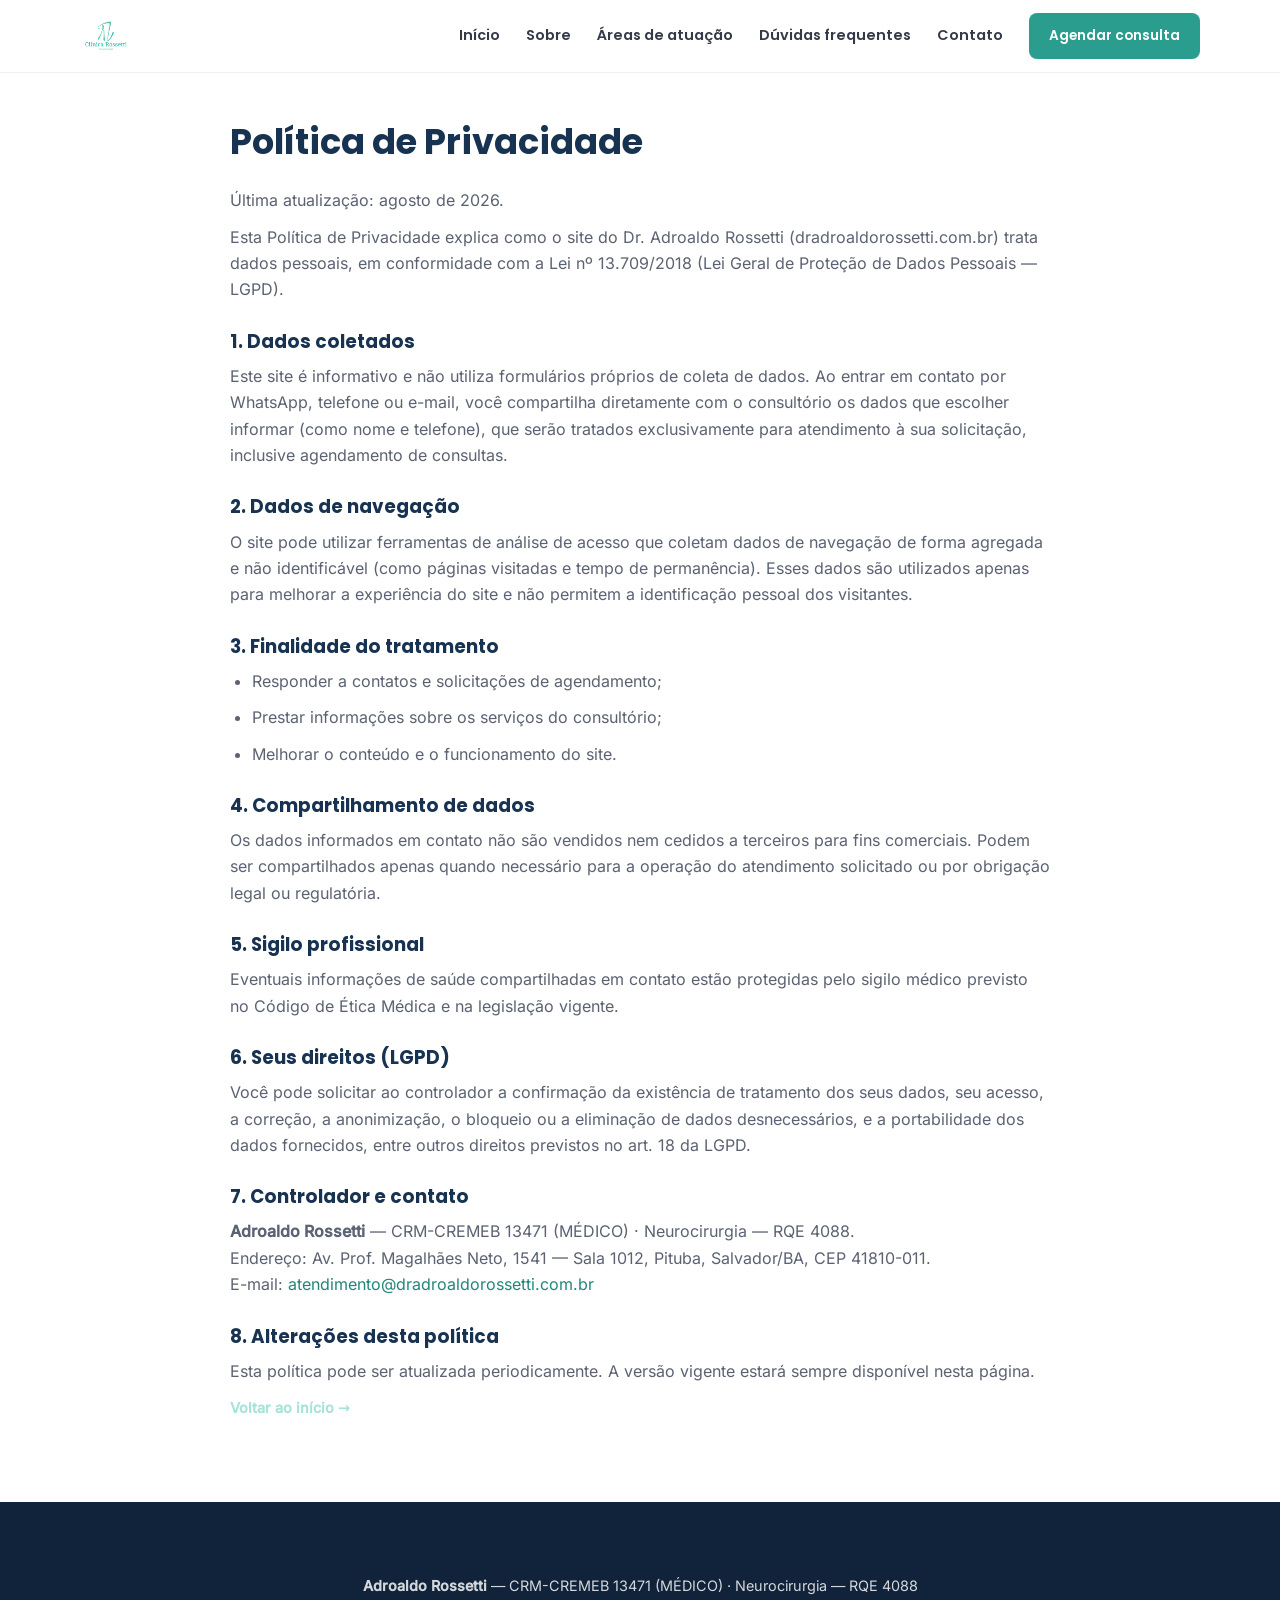
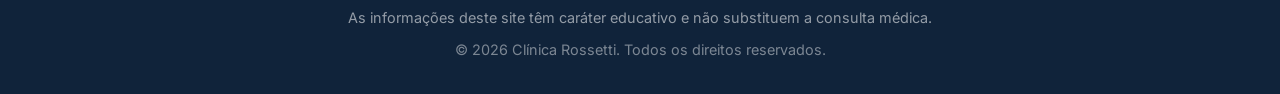
==== politica-de-privacidade/index.html @ e392243b "feat: landing page Dr. Adroaldo Rossetti - neurocirurgiao em Salvador - HTML/CSS/JS puro, sem framew" ====
<!doctype html>
<html lang="pt-BR">
<head>
  <meta charset="utf-8">
  <meta name="viewport" content="width=device-width, initial-scale=1">
  <title>Política de Privacidade | Dr. Adroaldo Rossetti — Neurocirurgião</title>
  <meta name="description" content="Política de Privacidade do site do Dr. Adroaldo Rossetti, neurocirurgião em Salvador. Saiba como tratamos seus dados pessoais (LGPD).">
  <meta name="robots" content="noindex, follow">
  <link rel="canonical" href="https://dradroaldorossetti.com.br/politica-de-privacidade/">
  <meta name="theme-color" content="#183351">
  <link rel="icon" href="/assets/img/favicon-48.png" sizes="48x48" type="image/png">
  <link rel="apple-touch-icon" href="/assets/img/apple-touch-icon.png">
  <link rel="preload" href="/assets/fonts/poppins-700.woff2" as="font" type="font/woff2" crossorigin>
  <link rel="preload" href="/assets/fonts/inter-latin-var.woff2" as="font" type="font/woff2" crossorigin>
  <link rel="stylesheet" href="/assets/css/style.css">
</head>
<body>

  <header class="site-header">
    <div class="container header-inner">
      <a href="/" class="brand" aria-label="Clínica Rossetti — voltar ao início">
        <img src="/assets/img/logo.webp" alt="Logo Clínica Rossetti — Neurocirurgia" width="112" height="112" class="brand-logo">
      </a>
      <nav class="site-nav" id="nav" aria-label="Navegação principal">
        <a href="/">Início</a>
        <a href="/#sobre">Sobre</a>
        <a href="/#atuacao">Áreas de atuação</a>
        <a href="/#faq">Dúvidas frequentes</a>
        <a href="/#contato">Contato</a>
        <a href="https://wa.me/5571996223056?text=Ol%C3%A1!%20Vim%20do%20site%20e%20quero%20agendar%20uma%20consulta." class="btn btn-primary btn-nav" rel="noopener">Agendar consulta</a>
      </nav>
      <button class="nav-toggle" id="navToggle" aria-expanded="false" aria-controls="nav" aria-label="Abrir menu de navegação">
        <span></span><span></span><span></span>
      </button>
    </div>
  </header>

  <main class="page-legal">
    <div class="container container-narrow">
      <h1>Política de Privacidade</h1>
      <p>Última atualização: agosto de 2026.</p>

      <p>Esta Política de Privacidade explica como o site do Dr. Adroaldo Rossetti (dradroaldorossetti.com.br) trata dados pessoais, em conformidade com a Lei nº 13.709/2018 (Lei Geral de Proteção de Dados Pessoais — LGPD).</p>

      <h2>1. Dados coletados</h2>
      <p>Este site é informativo e não utiliza formulários próprios de coleta de dados. Ao entrar em contato por WhatsApp, telefone ou e-mail, você compartilha diretamente com o consultório os dados que escolher informar (como nome e telefone), que serão tratados exclusivamente para atendimento à sua solicitação, inclusive agendamento de consultas.</p>

      <h2>2. Dados de navegação</h2>
      <p>O site pode utilizar ferramentas de análise de acesso que coletam dados de navegação de forma agregada e não identificável (como páginas visitadas e tempo de permanência). Esses dados são utilizados apenas para melhorar a experiência do site e não permitem a identificação pessoal dos visitantes.</p>

      <h2>3. Finalidade do tratamento</h2>
      <ul>
        <li>Responder a contatos e solicitações de agendamento;</li>
        <li>Prestar informações sobre os serviços do consultório;</li>
        <li>Melhorar o conteúdo e o funcionamento do site.</li>
      </ul>

      <h2>4. Compartilhamento de dados</h2>
      <p>Os dados informados em contato não são vendidos nem cedidos a terceiros para fins comerciais. Podem ser compartilhados apenas quando necessário para a operação do atendimento solicitado ou por obrigação legal ou regulatória.</p>

      <h2>5. Sigilo profissional</h2>
      <p>Eventuais informações de saúde compartilhadas em contato estão protegidas pelo sigilo médico previsto no Código de Ética Médica e na legislação vigente.</p>

      <h2>6. Seus direitos (LGPD)</h2>
      <p>Você pode solicitar ao controlador a confirmação da existência de tratamento dos seus dados, seu acesso, a correção, a anonimização, o bloqueio ou a eliminação de dados desnecessários, e a portabilidade dos dados fornecidos, entre outros direitos previstos no art. 18 da LGPD.</p>

      <h2>7. Controlador e contato</h2>
      <p><strong>Adroaldo Rossetti</strong> — CRM-CREMEB 13471 (MÉDICO) · Neurocirurgia — RQE 4088.<br>
      Endereço: Av. Prof. Magalhães Neto, 1541 — Sala 1012, Pituba, Salvador/BA, CEP 41810-011.<br>
      E-mail: <a href="mailto:atendimento@dradroaldorossetti.com.br">atendimento@dradroaldorossetti.com.br</a></p>

      <h2>8. Alterações desta política</h2>
      <p>Esta política pode ser atualizada periodicamente. A versão vigente estará sempre disponível nesta página.</p>

      <p><a href="/" class="link-arrow">Voltar ao início</a></p>
    </div>
  </main>

  <footer class="site-footer">
    <div class="container footer-credenciais">
      <p><strong>Adroaldo Rossetti</strong> — CRM-CREMEB 13471 (MÉDICO) · Neurocirurgia — RQE 4088</p>
      <p class="footer-disclaimer">As informações deste site têm caráter educativo e não substituem a consulta médica.</p>
      <p class="footer-copy">© <span id="ano">2026</span> Clínica Rossetti. Todos os direitos reservados.</p>
    </div>
  </footer>

  <script defer src="/assets/js/main.js"></script>
</body>
</html>
---- assets/css/style.css ----
/* ============================================================
   Clínica Rossetti — Neurocirurgia
   Landing page · Mobile-first · CFM-compliant
   ============================================================ */

/* ---------- Fontes (self-hosted) ---------- */
@font-face {
  font-family: 'Poppins';
  font-style: normal;
  font-weight: 600;
  font-display: swap;
  src: url('../fonts/poppins-600.woff2') format('woff2');
  unicode-range: U+0000-00FF, U+0131, U+0152-0153, U+02BB-02BC, U+02C6, U+02DA, U+02DC, U+2000-206F, U+2074, U+20AC, U+2122, U+2191, U+2193, U+2212, U+2215, U+FEFF, U+FFFD;
}
@font-face {
  font-family: 'Poppins';
  font-style: normal;
  font-weight: 700;
  font-display: swap;
  src: url('../fonts/poppins-700.woff2') format('woff2');
  unicode-range: U+0000-00FF, U+0131, U+0152-0153, U+02BB-02BC, U+02C6, U+02DA, U+02DC, U+2000-206F, U+2074, U+20AC, U+2122, U+2191, U+2193, U+2212, U+2215, U+FEFF, U+FFFD;
}
@font-face {
  font-family: 'Inter';
  font-style: normal;
  font-weight: 400 500;
  font-display: swap;
  src: url('../fonts/inter-latin-var.woff2') format('woff2');
  unicode-range: U+0000-00FF, U+0131, U+0152-0153, U+02BB-02BC, U+02C6, U+02DA, U+02DC, U+2000-206F, U+2074, U+20AC, U+2122, U+2191, U+2193, U+2212, U+2215, U+FEFF, U+FFFD;
}

/* ---------- Variáveis ---------- */
:root {
  --navy: #183351;
  --navy-2: #1e4066;
  --navy-deep: #10233a;
  --teal: #2A9D8F;
  --teal-dark: #21867a;
  --teal-soft: rgba(42, 157, 143, 0.12);
  --ink: #343A48;
  --ink-soft: #5b6272;
  --gray-1: #EFF2F7;
  --gray-2: #d9dee6;
  --white: #ffffff;
  --radius: 14px;
  --radius-sm: 8px;
  --shadow: 0 6px 24px rgba(16, 35, 58, 0.08);
  --shadow-lg: 0 16px 40px rgba(16, 35, 58, 0.16);
  --font-h: 'Poppins', system-ui, sans-serif;
  --font-b: 'Inter', system-ui, sans-serif;
  --container: 1160px;
}

/* ---------- Reset ---------- */
*, *::before, *::after { box-sizing: border-box; }
* { margin: 0; }

html {
  scroll-behavior: smooth;
  scroll-padding-top: 84px;
  -webkit-text-size-adjust: 100%;
}

body {
  font-family: var(--font-b);
  font-size: 1rem;
  line-height: 1.65;
  color: var(--ink);
  background: var(--white);
  -webkit-font-smoothing: antialiased;
}

img, svg { display: block; max-width: 100%; }
img { height: auto; }

a { color: var(--teal-dark); text-decoration: none; }
a:hover { text-decoration: underline; }

h1, h2, h3 {
  font-family: var(--font-h);
  font-weight: 700;
  line-height: 1.2;
  color: var(--navy);
  text-wrap: balance;
}

ul { padding: 0; list-style: none; }

.container {
  width: 100%;
  max-width: var(--container);
  margin-inline: auto;
  padding-inline: 20px;
}
.container-narrow { max-width: 860px; }

/* ---------- Botões ---------- */
.btn {
  display: inline-flex;
  align-items: center;
  justify-content: center;
  gap: 10px;
  font-family: var(--font-h);
  font-weight: 600;
  font-size: 0.95rem;
  padding: 13px 24px;
  border-radius: var(--radius-sm);
  border: 2px solid transparent;
  cursor: pointer;
  transition: background-color 0.2s ease, color 0.2s ease, border-color 0.2s ease, transform 0.15s ease;
}
.btn:hover { text-decoration: none; transform: translateY(-1px); }
.btn:active { transform: translateY(0); }

.btn-primary {
  background: var(--teal);
  color: var(--white);
}
.btn-primary:hover { background: var(--teal-dark); }

.btn-ghost {
  background: transparent;
  color: var(--white);
  border-color: rgba(255, 255, 255, 0.45);
}
.btn-ghost:hover { border-color: var(--white); background: rgba(255, 255, 255, 0.08); }

.btn-lg { padding: 15px 28px; font-size: 1rem; }

.icon { width: 20px; height: 20px; flex-shrink: 0; }

/* ---------- Header ---------- */
.site-header {
  position: sticky;
  top: 0;
  z-index: 100;
  background: rgba(255, 255, 255, 0.96);
  backdrop-filter: blur(8px);
  border-bottom: 1px solid var(--gray-1);
}

.header-inner {
  display: flex;
  align-items: center;
  justify-content: space-between;
  gap: 16px;
  min-height: 72px;
}

.brand-logo {
  width: 52px;
  height: 52px;
  border-radius: 10px;
}

.site-nav {
  display: none;
  align-items: center;
  gap: 26px;
}
.site-nav a:not(.btn) {
  font-family: var(--font-h);
  font-weight: 600;
  font-size: 0.9rem;
  color: var(--ink);
}
.site-nav a:not(.btn):hover { color: var(--teal-dark); text-decoration: none; }
.btn-nav { padding: 10px 18px; font-size: 0.85rem; }

.nav-toggle {
  display: inline-flex;
  flex-direction: column;
  justify-content: center;
  gap: 5px;
  width: 44px;
  height: 44px;
  padding: 10px;
  background: transparent;
  border: 0;
  cursor: pointer;
}
.nav-toggle span {
  display: block;
  height: 2.5px;
  width: 100%;
  background: var(--navy);
  border-radius: 2px;
  transition: transform 0.25s ease, opacity 0.2s ease;
}
.nav-toggle[aria-expanded="true"] span:nth-child(1) { transform: translateY(7.5px) rotate(45deg); }
.nav-toggle[aria-expanded="true"] span:nth-child(2) { opacity: 0; }
.nav-toggle[aria-expanded="true"] span:nth-child(3) { transform: translateY(-7.5px) rotate(-45deg); }

/* Menu mobile aberto */
.site-nav.open {
  display: flex;
  position: absolute;
  top: 100%;
  left: 0;
  right: 0;
  flex-direction: column;
  align-items: stretch;
  gap: 0;
  background: var(--white);
  border-bottom: 1px solid var(--gray-1);
  box-shadow: var(--shadow);
  padding: 12px 20px 20px;
}
.site-nav.open a:not(.btn) {
  padding: 13px 4px;
  border-bottom: 1px solid var(--gray-1);
  font-size: 1rem;
}
.site-nav.open .btn-nav { margin-top: 14px; }

/* ---------- Hero ---------- */
.hero {
  position: relative;
  overflow: hidden;
  background:
    radial-gradient(900px 500px at 85% -10%, rgba(42, 157, 143, 0.22), transparent 60%),
    radial-gradient(700px 420px at -10% 110%, rgba(30, 64, 102, 0.9), transparent 65%),
    var(--navy);
  color: var(--white);
}

.hero-grid {
  display: grid;
  gap: 36px;
  padding-block: 56px 64px;
}

.hero-eyebrow {
  font-family: var(--font-h);
  font-weight: 600;
  font-size: 0.78rem;
  letter-spacing: 0.14em;
  text-transform: uppercase;
  color: #8fd6cd;
  margin-bottom: 14px;
}

.hero-name {
  font-family: var(--font-h);
  font-weight: 600;
  font-size: 1.05rem;
  color: rgba(255, 255, 255, 0.85);
  margin-bottom: 6px;
}

.hero-title {
  font-size: clamp(2rem, 5.5vw, 3.4rem);
  color: var(--white);
  margin-bottom: 14px;
}

.hero-tagline {
  font-family: var(--font-h);
  font-weight: 600;
  font-size: clamp(1.05rem, 2.6vw, 1.3rem);
  color: #a8e3da;
  margin-bottom: 14px;
}

.hero-sub {
  font-size: clamp(1rem, 2.2vw, 1.1rem);
  color: rgba(255, 255, 255, 0.82);
  max-width: 52ch;
  margin-bottom: 28px;
}

.hero-actions {
  display: flex;
  flex-wrap: wrap;
  gap: 14px;
  margin-bottom: 34px;
}

.hero-stats {
  display: grid;
  gap: 14px;
}
.hero-stats li {
  display: flex;
  flex-direction: column;
  padding-left: 16px;
  border-left: 3px solid var(--teal);
}
.hero-stats strong {
  font-family: var(--font-h);
  font-weight: 700;
  font-size: 1rem;
  color: var(--white);
}
.hero-stats span {
  font-size: 0.88rem;
  color: rgba(255, 255, 255, 0.72);
}

.hero-figure { position: relative; }
.hero-photo {
  width: min(320px, 78%);
  margin-inline: auto;
  border-radius: var(--radius);
  border: 3px solid rgba(42, 157, 143, 0.55);
  box-shadow: var(--shadow-lg);
  filter: saturate(1.03);
}

/* ---------- Seções ---------- */
.section { padding-block: 64px; }
.section-gray { background: var(--gray-1); }
.section-navy {
  background:
    radial-gradient(700px 400px at 110% 0%, rgba(42, 157, 143, 0.16), transparent 60%),
    var(--navy);
  color: var(--white);
}

.section-title {
  font-size: clamp(1.5rem, 4vw, 2.1rem);
  margin-bottom: 12px;
}
.section-title-light { color: var(--white); }

.section-sub {
  color: var(--ink-soft);
  max-width: 62ch;
  margin-bottom: 36px;
}
.section-sub-light { color: rgba(255, 255, 255, 0.78); }

/* ---------- Cards / grids ---------- */
.grid { display: grid; gap: 20px; }

.card {
  background: var(--white);
  border: 1px solid var(--gray-2);
  border-radius: var(--radius);
  padding: 26px 24px;
  box-shadow: var(--shadow);
}

.card-icon {
  width: 52px;
  height: 52px;
  display: grid;
  place-items: center;
  border-radius: 12px;
  background: var(--teal-soft);
  color: var(--teal-dark);
  margin-bottom: 16px;
}
.card-icon svg { width: 26px; height: 26px; }

.card h3 {
  font-size: 1.05rem;
  margin-bottom: 8px;
}
.card p {
  font-size: 0.93rem;
  color: var(--ink-soft);
}

/* ---------- Sobre ---------- */
.sobre-grid {
  display: grid;
  gap: 36px;
  align-items: start;
}

.sobre-figure {
  position: relative;
  justify-self: center;
}
.sobre-figure::before {
  content: "";
  position: absolute;
  inset: 14px -14px -14px 14px;
  border-radius: var(--radius);
  border: 2px solid var(--teal);
  opacity: 0.35;
  z-index: -1;
}
.sobre-figure img {
  width: min(300px, 80%);
  border-radius: var(--radius);
  box-shadow: var(--shadow-lg);
}

.sobre-content > p { margin-bottom: 16px; color: var(--ink-soft); }

.checklist {
  display: grid;
  gap: 12px;
  margin: 24px 0;
}
.checklist li {
  position: relative;
  padding-left: 34px;
  font-size: 0.95rem;
}
.checklist li::before {
  content: "";
  position: absolute;
  left: 0;
  top: 2px;
  width: 21px;
  height: 21px;
  border-radius: 50%;
  background: var(--teal-soft);
}
.checklist li::after {
  content: "";
  position: absolute;
  left: 7px;
  top: 8px;
  width: 6px;
  height: 10px;
  border: solid var(--teal-dark);
  border-width: 0 2.5px 2.5px 0;
  transform: rotate(42deg);
}

.credenciais-box {
  background: var(--navy);
  color: var(--white);
  border-radius: var(--radius);
  padding: 18px 22px;
  margin-top: 26px;
}
.credenciais-box p { font-size: 0.95rem; }
.credenciais-box p + p { margin-top: 4px; color: #a8e3da; }

/* ---------- FAQ ---------- */
.faq-list { display: grid; gap: 12px; }

.faq-item {
  background: var(--white);
  border: 1px solid var(--gray-2);
  border-radius: var(--radius-sm);
  overflow: hidden;
}

.faq-item summary {
  list-style: none;
  cursor: pointer;
  font-family: var(--font-h);
  font-weight: 600;
  font-size: 0.98rem;
  color: var(--navy);
  padding: 17px 52px 17px 20px;
  position: relative;
  transition: background-color 0.15s ease;
}
.faq-item summary::-webkit-details-marker { display: none; }
.faq-item summary:hover { background: var(--gray-1); }

.faq-item summary::after {
  content: "";
  position: absolute;
  right: 20px;
  top: 50%;
  width: 11px;
  height: 11px;
  border: solid var(--teal-dark);
  border-width: 0 2.5px 2.5px 0;
  transform: translateY(-70%) rotate(45deg);
  transition: transform 0.2s ease;
}
.faq-item[open] summary::after {
  transform: translateY(-30%) rotate(225deg);
}
.faq-item[open] summary { border-bottom: 1px solid var(--gray-1); }

.faq-answer { padding: 16px 20px 20px; }
.faq-answer p { font-size: 0.94rem; color: var(--ink-soft); }

.faq-disclaimer {
  margin-top: 24px;
  font-size: 0.85rem;
  color: var(--ink-soft);
  padding-left: 14px;
  border-left: 3px solid var(--teal);
}

/* ---------- Contato ---------- */
.contato-grid { align-items: stretch; }

.contato-card {
  background: rgba(255, 255, 255, 0.06);
  border: 1px solid rgba(255, 255, 255, 0.14);
  border-radius: var(--radius);
  padding: 28px 26px;
  display: flex;
  flex-direction: column;
  align-items: flex-start;
  gap: 10px;
}

.contato-icon {
  width: 52px;
  height: 52px;
  display: grid;
  place-items: center;
  border-radius: 12px;
  background: rgba(42, 157, 143, 0.25);
  color: #a8e3da;
  margin-bottom: 6px;
}
.contato-icon svg { width: 26px; height: 26px; }

.contato-card h3 { color: var(--white); font-size: 1.05rem; }
.contato-card p { color: rgba(255, 255, 255, 0.82); font-size: 0.95rem; }

.contato-card .btn { margin-top: 8px; }

.link-phone, .link-mail { color: var(--white); font-weight: 500; text-decoration: underline; text-decoration-color: rgba(255,255,255,0.4); }
.link-phone:hover, .link-mail:hover { text-decoration-color: var(--white); }

.link-arrow {
  color: #a8e3da;
  font-weight: 600;
  font-size: 0.9rem;
  margin-top: auto;
}
.link-arrow::after { content: " →"; }

/* ---------- Footer ---------- */
.site-footer {
  background: var(--navy-deep);
  color: rgba(255, 255, 255, 0.82);
  padding: 48px 0 32px;
}

.footer-grid {
  display: grid;
  gap: 32px;
  padding-bottom: 32px;
  border-bottom: 1px solid rgba(255, 255, 255, 0.12);
}

.footer-logo {
  width: 64px;
  height: 64px;
  border-radius: 10px;
  background: var(--white);
  padding: 6px;
  margin-bottom: 14px;
}

.footer-tagline {
  font-family: var(--font-h);
  font-weight: 600;
  color: rgba(255, 255, 255, 0.9);
  max-width: 26ch;
}

.footer-heading {
  font-family: var(--font-h);
  font-weight: 600;
  color: var(--white);
  margin-bottom: 12px;
}

.footer-nav {
  display: grid;
  gap: 10px;
}
.footer-nav a { color: rgba(255, 255, 255, 0.78); font-size: 0.94rem; }
.footer-nav a:hover { color: var(--white); }

.social-links { display: flex; gap: 12px; }
.social-links a {
  width: 42px;
  height: 42px;
  display: grid;
  place-items: center;
  border-radius: 50%;
  border: 1px solid rgba(255, 255, 255, 0.25);
  color: rgba(255, 255, 255, 0.85);
  transition: background-color 0.2s ease, border-color 0.2s ease;
}
.social-links a:hover { background: var(--teal); border-color: var(--teal); color: var(--white); text-decoration: none; }
.social-links svg { width: 19px; height: 19px; }

.footer-legal-links { display: grid; gap: 10px; align-content: start; }
.footer-legal-links a { color: rgba(255, 255, 255, 0.78); font-size: 0.94rem; }
.footer-legal-links a:hover { color: var(--white); }

.footer-credenciais {
  padding-top: 24px;
  text-align: center;
  display: grid;
  gap: 8px;
}
.footer-credenciais p { font-size: 0.9rem; }
.footer-disclaimer { color: rgba(255, 255, 255, 0.55); font-size: 0.82rem; }
.footer-copy { color: rgba(255, 255, 255, 0.45); font-size: 0.82rem; }

/* ---------- 404 e páginas legais ---------- */
.page-legal { padding-block: 48px 72px; }
.page-legal h1 { font-size: clamp(1.6rem, 4vw, 2.2rem); margin-bottom: 24px; }
.page-legal h2 { font-size: 1.15rem; margin: 28px 0 10px; }
.page-legal p, .page-legal li { color: var(--ink-soft); margin-bottom: 10px; }
.page-legal ul { list-style: disc; padding-left: 22px; }

.page-404 {
  min-height: 60vh;
  display: grid;
  place-content: center;
  text-align: center;
  gap: 12px;
  padding: 48px 20px;
}
.page-404 h1 { font-size: clamp(2.4rem, 8vw, 4rem); }
.page-404 p { color: var(--ink-soft); margin-bottom: 12px; }

/* ============================================================
   Breakpoints
   ============================================================ */

@media (min-width: 640px) {
  .hero-stats { grid-template-columns: repeat(3, 1fr); gap: 20px; }
  .grid-3 { grid-template-columns: repeat(2, 1fr); }
  .grid-4 { grid-template-columns: repeat(2, 1fr); }
  .footer-grid { grid-template-columns: repeat(2, 1fr); }
}

@media (min-width: 900px) {
  .section { padding-block: 88px; }
  .hero-grid {
    grid-template-columns: 1.25fr 1fr;
    align-items: center;
    gap: 48px;
    padding-block: 80px;
  }
  .hero-photo { width: min(400px, 100%); }
  .sobre-grid { grid-template-columns: 340px 1fr; gap: 56px; }
  .sobre-figure img { width: 100%; }
  .grid-3 { grid-template-columns: repeat(3, 1fr); }
  .grid-4 { grid-template-columns: repeat(4, 1fr); }
  .footer-grid { grid-template-columns: 1.4fr 1fr 1fr 1fr; }
}

@media (min-width: 1040px) {
  .nav-toggle { display: none; }
  .site-nav {
    display: flex;
    position: static;
    flex-direction: row;
    align-items: center;
    gap: 26px;
    background: none;
    border: 0;
    box-shadow: none;
    padding: 0;
  }
  .site-nav a:not(.btn) { padding: 0; border: 0; }
  .site-nav .btn-nav { margin-top: 0; }
}

/* ---------- Acessibilidade ---------- */
:focus-visible {
  outline: 3px solid var(--teal);
  outline-offset: 2px;
  border-radius: 4px;
}

@media (prefers-reduced-motion: reduce) {
  html { scroll-behavior: auto; }
  *, *::before, *::after {
    transition-duration: 0.01ms;
    animation-duration: 0.01ms;
  }
}
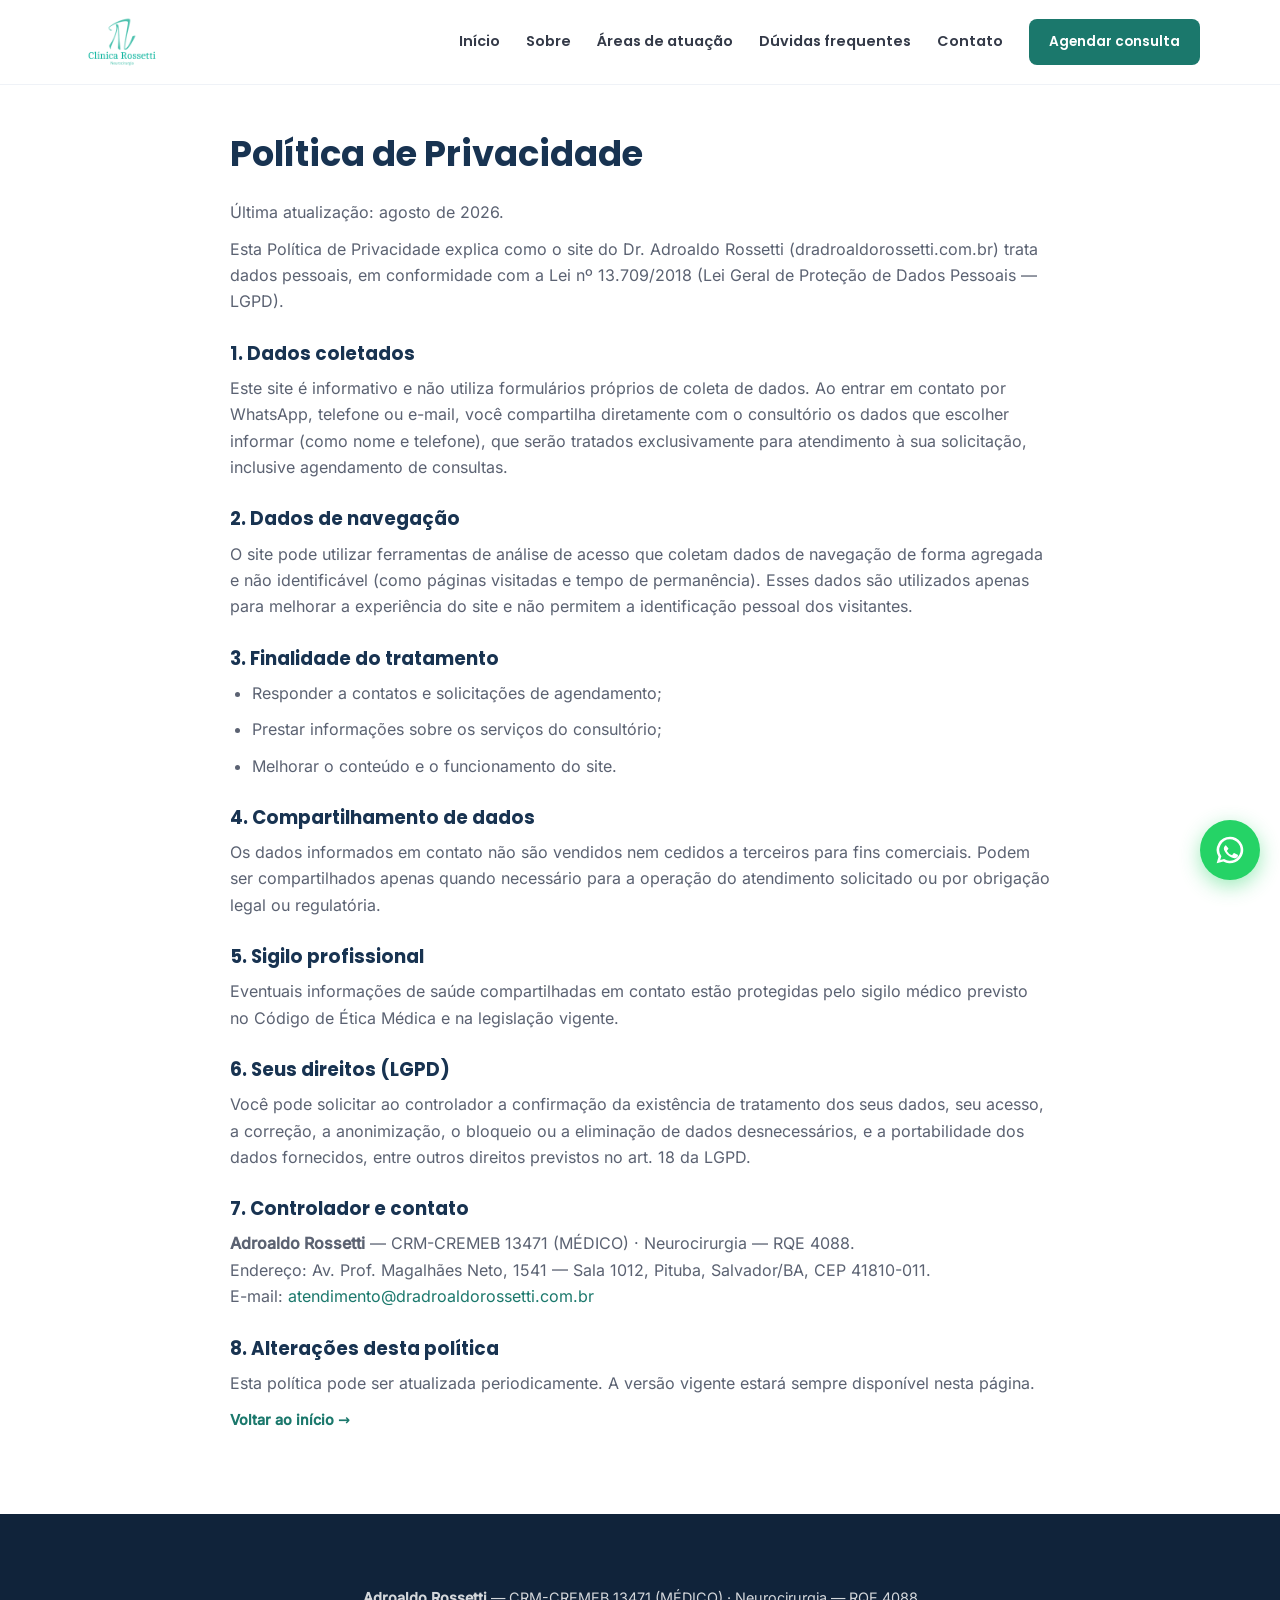
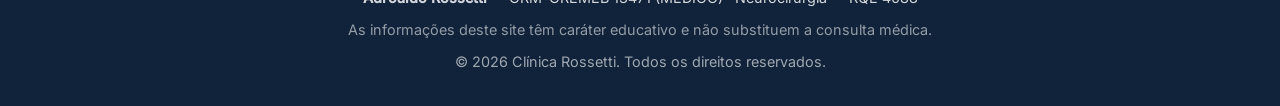
==== commit 5df84742: "feat: botao flutuante de WhatsApp (FAB) em todas as paginas - Mesmo padrao do site de referencia (dr" ====
--- a/politica-de-privacidade/index.html
+++ b/politica-de-privacidade/index.html
@@ -84,6 +84,11 @@
     </div>
   </footer>
 
+  <!-- Botão flutuante de WhatsApp -->
+  <a href="https://wa.me/5571996223056?text=Ol%C3%A1!%20Vim%20do%20site%20e%20quero%20agendar%20uma%20consulta." class="whatsapp-fab" rel="noopener" aria-label="Contato pelo WhatsApp">
+    <svg viewBox="0 0 24 24" fill="currentColor" aria-hidden="true"><path d="M12 2a10 10 0 0 0-8.6 15.1L2 22l5-1.3A10 10 0 1 0 12 2Zm0 2a8 8 0 1 1-4.1 14.9l-.3-.2-2.9.8.8-2.8-.2-.3A8 8 0 0 1 12 4Zm-3 4.5c-.2 0-.5 0-.7.3-.2.3-.9.9-.9 2.1s.9 2.4 1 2.6c.2.2 1.8 2.9 4.5 3.9 2.2.9 2.7.7 3.2.7.5-.1 1.5-.6 1.7-1.2.2-.6.2-1.1.2-1.2-.1-.1-.3-.2-.6-.3l-2-1c-.3-.1-.5-.2-.7.1l-1 1.2c-.2.2-.3.2-.6.1a6.6 6.6 0 0 1-3.3-2.9c-.2-.4 0-.5.2-.7l.7-.9c.1-.2.1-.4 0-.6L9.3 9c-.1-.3-.3-.4-.5-.4h-.8Z"/></svg>
+  </a>
+
   <script defer src="/assets/js/main.js"></script>
 </body>
 </html>
--- a/assets/css/style.css
+++ b/assets/css/style.css
@@ -35,7 +35,8 @@
   --navy-2: #1e4066;
   --navy-deep: #10233a;
   --teal: #2A9D8F;
-  --teal-dark: #21867a;
+  --teal-text: #1B786C;
+  --teal-dark: #157063;
   --teal-soft: rgba(42, 157, 143, 0.12);
   --ink: #343A48;
   --ink-soft: #5b6272;
@@ -57,7 +58,7 @@
 
 html {
   scroll-behavior: smooth;
-  scroll-padding-top: 84px;
+  scroll-padding-top: 108px;
   -webkit-text-size-adjust: 100%;
 }
 
@@ -73,7 +74,7 @@
 img, svg { display: block; max-width: 100%; }
 img { height: auto; }
 
-a { color: var(--teal-dark); text-decoration: none; }
+a { color: var(--teal-text); text-decoration: none; }
 a:hover { text-decoration: underline; }
 
 h1, h2, h3 {
@@ -113,7 +114,7 @@
 .btn:active { transform: translateY(0); }
 
 .btn-primary {
-  background: var(--teal);
+  background: var(--teal-text);
   color: var(--white);
 }
 .btn-primary:hover { background: var(--teal-dark); }
@@ -148,9 +149,8 @@
 }
 
 .brand-logo {
-  width: 52px;
-  height: 52px;
-  border-radius: 10px;
+  width: 84px;
+  height: 84px;
 }
 
 .site-nav {
@@ -164,7 +164,7 @@
   font-size: 0.9rem;
   color: var(--ink);
 }
-.site-nav a:not(.btn):hover { color: var(--teal-dark); text-decoration: none; }
+.site-nav a:not(.btn):hover { color: var(--teal-text); text-decoration: none; }
 .btn-nav { padding: 10px 18px; font-size: 0.85rem; }
 
 .nav-toggle {
@@ -230,6 +230,12 @@
   padding-block: 56px 64px;
 }
 
+.hero-logo {
+  width: 128px;
+  height: 128px;
+  margin-bottom: 22px;
+}
+
 .hero-eyebrow {
   font-family: var(--font-h);
   font-weight: 600;
@@ -273,8 +279,20 @@
   display: flex;
   flex-wrap: wrap;
   gap: 14px;
-  margin-bottom: 34px;
-}
+  margin-bottom: 14px;
+}
+
+.hero-alt {
+  font-size: 0.88rem;
+  color: rgba(255, 255, 255, 0.68);
+  margin-bottom: 30px;
+}
+.hero-alt a {
+  color: #a8e3da;
+  text-decoration: underline;
+  text-decoration-color: rgba(168, 227, 218, 0.45);
+}
+.hero-alt a:hover { text-decoration-color: #a8e3da; }
 
 .hero-stats {
   display: grid;
@@ -342,25 +360,51 @@
 }
 
 .card-icon {
+  margin-bottom: 16px;
+}
+.card-icon img {
+  width: 62px;
+  height: 62px;
+}
+
+.card h3 {
+  font-size: 1.05rem;
+  margin-bottom: 8px;
+}
+.card p {
+  font-size: 0.93rem;
+  color: var(--ink-soft);
+}
+
+.card-atuacao {
+  display: flex;
+  flex-direction: column;
+}
+
+.card-cta {
+  display: inline-flex;
+  align-items: center;
+  margin-top: auto;
+  padding-top: 14px;
+  font-family: var(--font-h);
+  font-weight: 600;
+  font-size: 0.88rem;
+  color: var(--teal-text);
+}
+.card-cta::after { content: " →"; }
+.card-cta:hover { text-decoration: underline; }
+
+.card-icon-stroke {
   width: 52px;
   height: 52px;
   display: grid;
   place-items: center;
   border-radius: 12px;
   background: var(--teal-soft);
-  color: var(--teal-dark);
+  color: var(--teal-text);
   margin-bottom: 16px;
 }
-.card-icon svg { width: 26px; height: 26px; }
-
-.card h3 {
-  font-size: 1.05rem;
-  margin-bottom: 8px;
-}
-.card p {
-  font-size: 0.93rem;
-  color: var(--ink-soft);
-}
+.card-icon-stroke svg { width: 26px; height: 26px; }
 
 /* ---------- Sobre ---------- */
 .sobre-grid {
@@ -417,7 +461,7 @@
   top: 8px;
   width: 6px;
   height: 10px;
-  border: solid var(--teal-dark);
+  border: solid var(--teal-text);
   border-width: 0 2.5px 2.5px 0;
   transform: rotate(42deg);
 }
@@ -433,6 +477,15 @@
 .credenciais-box p + p { margin-top: 4px; color: #a8e3da; }
 
 /* ---------- FAQ ---------- */
+.faq-header {
+  display: flex;
+  align-items: center;
+  gap: 14px;
+  margin-bottom: 12px;
+}
+.faq-icon { width: 56px; height: 56px; flex-shrink: 0; }
+.faq-header .section-title { margin-bottom: 0; }
+
 .faq-list { display: grid; gap: 12px; }
 
 .faq-item {
@@ -463,7 +516,7 @@
   top: 50%;
   width: 11px;
   height: 11px;
-  border: solid var(--teal-dark);
+  border: solid var(--teal-text);
   border-width: 0 2.5px 2.5px 0;
   transform: translateY(-70%) rotate(45deg);
   transition: transform 0.2s ease;
@@ -519,12 +572,14 @@
 .link-phone:hover, .link-mail:hover { text-decoration-color: var(--white); }
 
 .link-arrow {
-  color: #a8e3da;
+  color: var(--teal-text);
   font-weight: 600;
   font-size: 0.9rem;
   margin-top: auto;
 }
 .link-arrow::after { content: " →"; }
+
+.contato-card .link-arrow { color: #a8e3da; }
 
 /* ---------- Footer ---------- */
 .site-footer {
@@ -541,12 +596,12 @@
 }
 
 .footer-logo {
-  width: 64px;
-  height: 64px;
-  border-radius: 10px;
+  width: 128px;
+  height: 128px;
+  border-radius: 16px;
   background: var(--white);
-  padding: 6px;
-  margin-bottom: 14px;
+  padding: 10px;
+  margin-bottom: 18px;
 }
 
 .footer-tagline {
@@ -596,7 +651,7 @@
 }
 .footer-credenciais p { font-size: 0.9rem; }
 .footer-disclaimer { color: rgba(255, 255, 255, 0.55); font-size: 0.82rem; }
-.footer-copy { color: rgba(255, 255, 255, 0.45); font-size: 0.82rem; }
+.footer-copy { color: rgba(255, 255, 255, 0.6); font-size: 0.82rem; }
 
 /* ---------- 404 e páginas legais ---------- */
 .page-legal { padding-block: 48px 72px; }
@@ -660,6 +715,35 @@
   .site-nav .btn-nav { margin-top: 0; }
 }
 
+/* ---------- Botão flutuante de WhatsApp ---------- */
+.whatsapp-fab {
+  position: fixed;
+  right: 20px;
+  bottom: 20px;
+  z-index: 90;
+  width: 60px;
+  height: 60px;
+  display: grid;
+  place-items: center;
+  border-radius: 50%;
+  background: #25D366;
+  color: var(--white);
+  box-shadow: 0 6px 20px rgba(37, 211, 102, 0.45);
+  animation: fab-in 0.4s ease 0.5s backwards;
+  transition: background-color 0.2s ease, transform 0.15s ease;
+}
+.whatsapp-fab:hover {
+  background: #1fc65b;
+  transform: translateY(-2px);
+  text-decoration: none;
+}
+.whatsapp-fab svg { width: 32px; height: 32px; }
+
+@keyframes fab-in {
+  from { opacity: 0; transform: translateY(14px); }
+  to { opacity: 1; transform: translateY(0); }
+}
+
 /* ---------- Acessibilidade ---------- */
 :focus-visible {
   outline: 3px solid var(--teal);
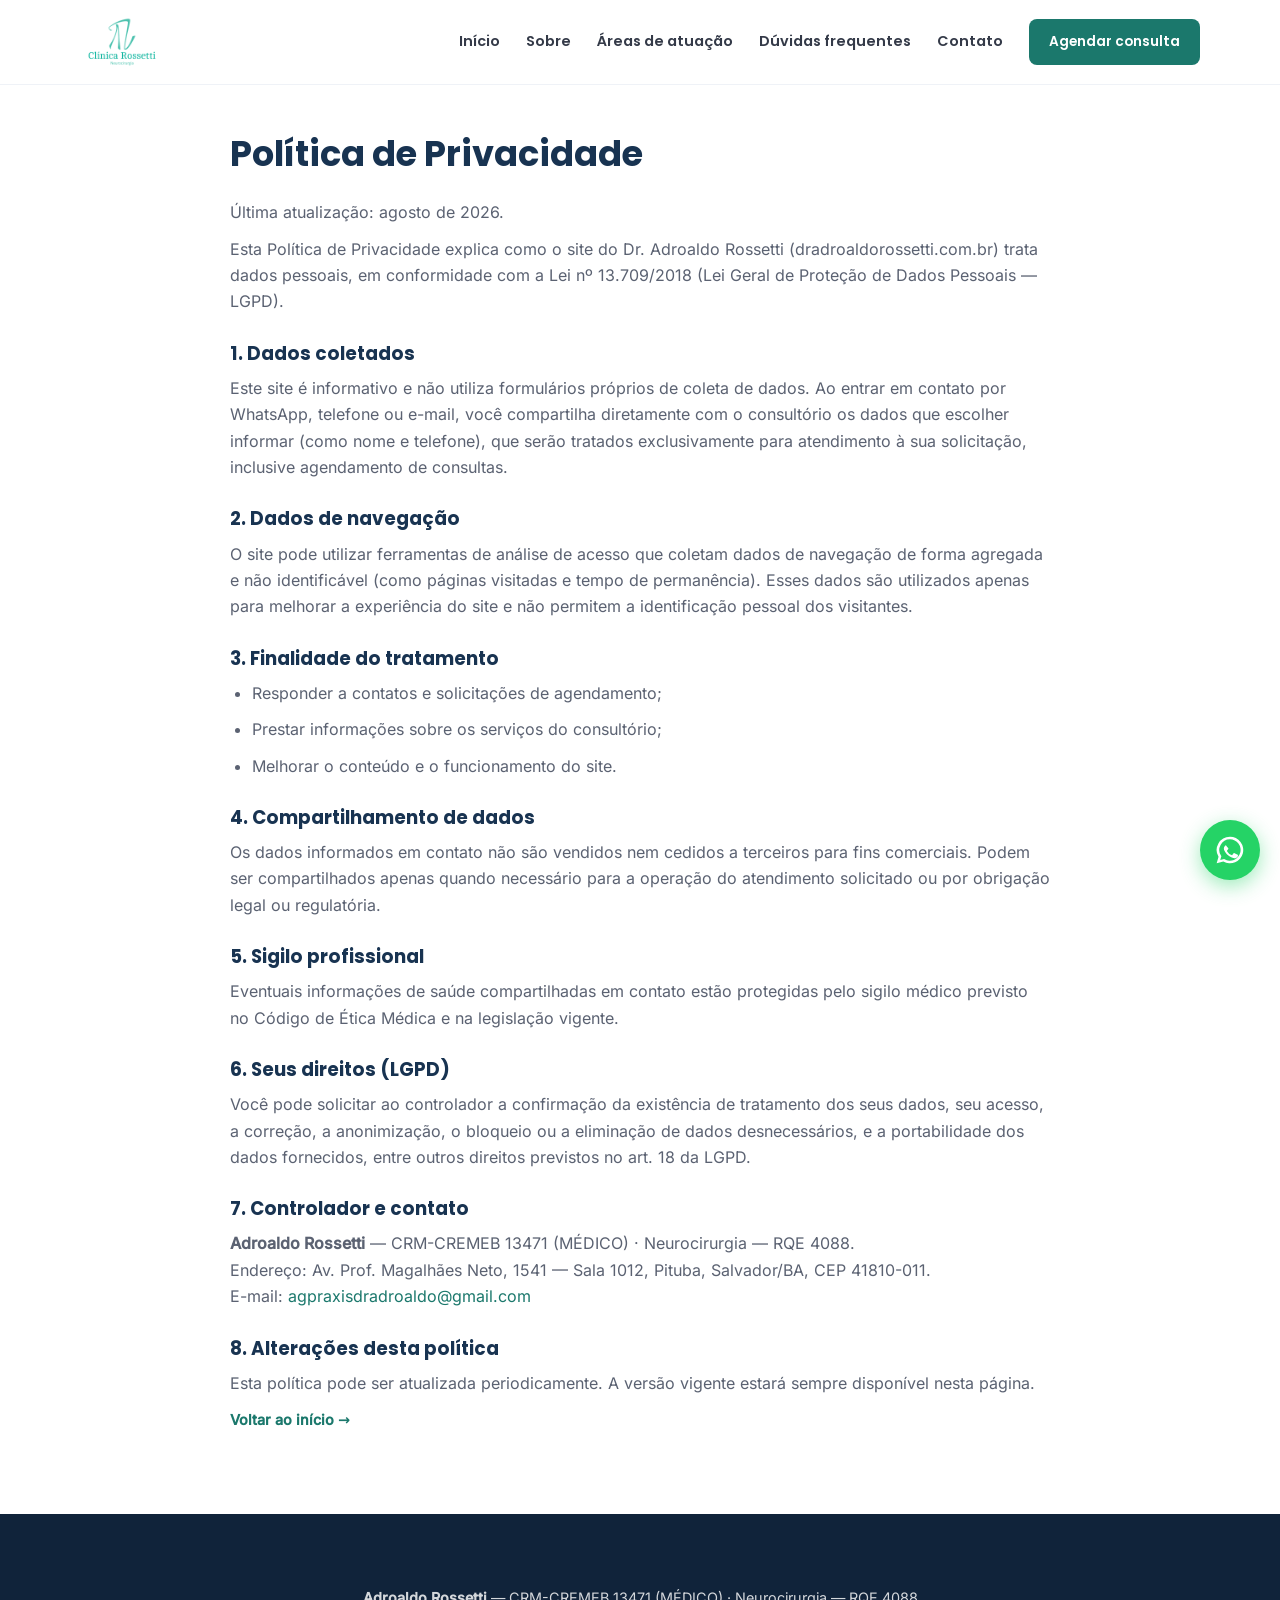
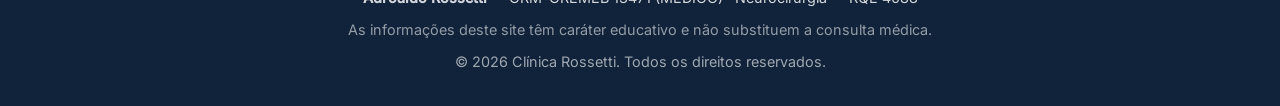
==== commit e43e9571: "chore: update contact email to Gmail address" ====
--- a/politica-de-privacidade/index.html
+++ b/politica-de-privacidade/index.html
@@ -27,7 +27,7 @@
         <a href="/#atuacao">Áreas de atuação</a>
         <a href="/#faq">Dúvidas frequentes</a>
         <a href="/#contato">Contato</a>
-        <a href="https://wa.me/5571996223056?text=Ol%C3%A1!%20Vim%20do%20site%20e%20quero%20agendar%20uma%20consulta." class="btn btn-primary btn-nav" rel="noopener">Agendar consulta</a>
+        <a href="https://wa.me/5571996223056?text=Ol%C3%A1!%20Vim%20do%20site%20e%20quero%20agendar%20uma%20consulta." class="btn btn-primary btn-nav" target="_blank" rel="noopener">Agendar consulta</a>
       </nav>
       <button class="nav-toggle" id="navToggle" aria-expanded="false" aria-controls="nav" aria-label="Abrir menu de navegação">
         <span></span><span></span><span></span>
@@ -67,7 +67,7 @@
       <h2>7. Controlador e contato</h2>
       <p><strong>Adroaldo Rossetti</strong> — CRM-CREMEB 13471 (MÉDICO) · Neurocirurgia — RQE 4088.<br>
       Endereço: Av. Prof. Magalhães Neto, 1541 — Sala 1012, Pituba, Salvador/BA, CEP 41810-011.<br>
-      E-mail: <a href="mailto:atendimento@dradroaldorossetti.com.br">atendimento@dradroaldorossetti.com.br</a></p>
+      E-mail: <a href="mailto:agpraxisdradroaldo@gmail.com">agpraxisdradroaldo@gmail.com</a></p>
 
       <h2>8. Alterações desta política</h2>
       <p>Esta política pode ser atualizada periodicamente. A versão vigente estará sempre disponível nesta página.</p>
@@ -85,7 +85,7 @@
   </footer>
 
   <!-- Botão flutuante de WhatsApp -->
-  <a href="https://wa.me/5571996223056?text=Ol%C3%A1!%20Vim%20do%20site%20e%20quero%20agendar%20uma%20consulta." class="whatsapp-fab" rel="noopener" aria-label="Contato pelo WhatsApp">
+  <a href="https://wa.me/5571996223056?text=Ol%C3%A1!%20Vim%20do%20site%20e%20quero%20agendar%20uma%20consulta." class="whatsapp-fab" target="_blank" rel="noopener" aria-label="Contato pelo WhatsApp">
     <svg viewBox="0 0 24 24" fill="currentColor" aria-hidden="true"><path d="M12 2a10 10 0 0 0-8.6 15.1L2 22l5-1.3A10 10 0 1 0 12 2Zm0 2a8 8 0 1 1-4.1 14.9l-.3-.2-2.9.8.8-2.8-.2-.3A8 8 0 0 1 12 4Zm-3 4.5c-.2 0-.5 0-.7.3-.2.3-.9.9-.9 2.1s.9 2.4 1 2.6c.2.2 1.8 2.9 4.5 3.9 2.2.9 2.7.7 3.2.7.5-.1 1.5-.6 1.7-1.2.2-.6.2-1.1.2-1.2-.1-.1-.3-.2-.6-.3l-2-1c-.3-.1-.5-.2-.7.1l-1 1.2c-.2.2-.3.2-.6.1a6.6 6.6 0 0 1-3.3-2.9c-.2-.4 0-.5.2-.7l.7-.9c.1-.2.1-.4 0-.6L9.3 9c-.1-.3-.3-.4-.5-.4h-.8Z"/></svg>
   </a>
 
--- a/assets/css/style.css
+++ b/assets/css/style.css
@@ -357,10 +357,13 @@
   border-radius: var(--radius);
   padding: 26px 24px;
   box-shadow: var(--shadow);
+  text-align: center;
 }
 
 .card-icon {
   margin-bottom: 16px;
+  display: flex;
+  justify-content: center;
 }
 .card-icon img {
   width: 62px;
@@ -379,6 +382,7 @@
 .card-atuacao {
   display: flex;
   flex-direction: column;
+  align-items: center;
 }
 
 .card-cta {
@@ -403,6 +407,7 @@
   background: var(--teal-soft);
   color: var(--teal-text);
   margin-bottom: 16px;
+  margin-inline: auto;
 }
 .card-icon-stroke svg { width: 26px; height: 26px; }
 
@@ -547,7 +552,8 @@
   padding: 28px 26px;
   display: flex;
   flex-direction: column;
-  align-items: flex-start;
+  align-items: center;
+  text-align: center;
   gap: 10px;
 }
 
@@ -568,8 +574,10 @@
 
 .contato-card .btn { margin-top: 8px; }
 
-.link-phone, .link-mail { color: var(--white); font-weight: 500; text-decoration: underline; text-decoration-color: rgba(255,255,255,0.4); }
-.link-phone:hover, .link-mail:hover { text-decoration-color: var(--white); }
+.link-mail { color: var(--white); font-weight: 500; text-decoration: underline; text-decoration-color: rgba(255,255,255,0.4); }
+.link-mail:hover { text-decoration-color: var(--white); }
+
+.contato-obs { font-size: 0.85rem; color: rgba(255, 255, 255, 0.6); }
 
 .link-arrow {
   color: var(--teal-text);
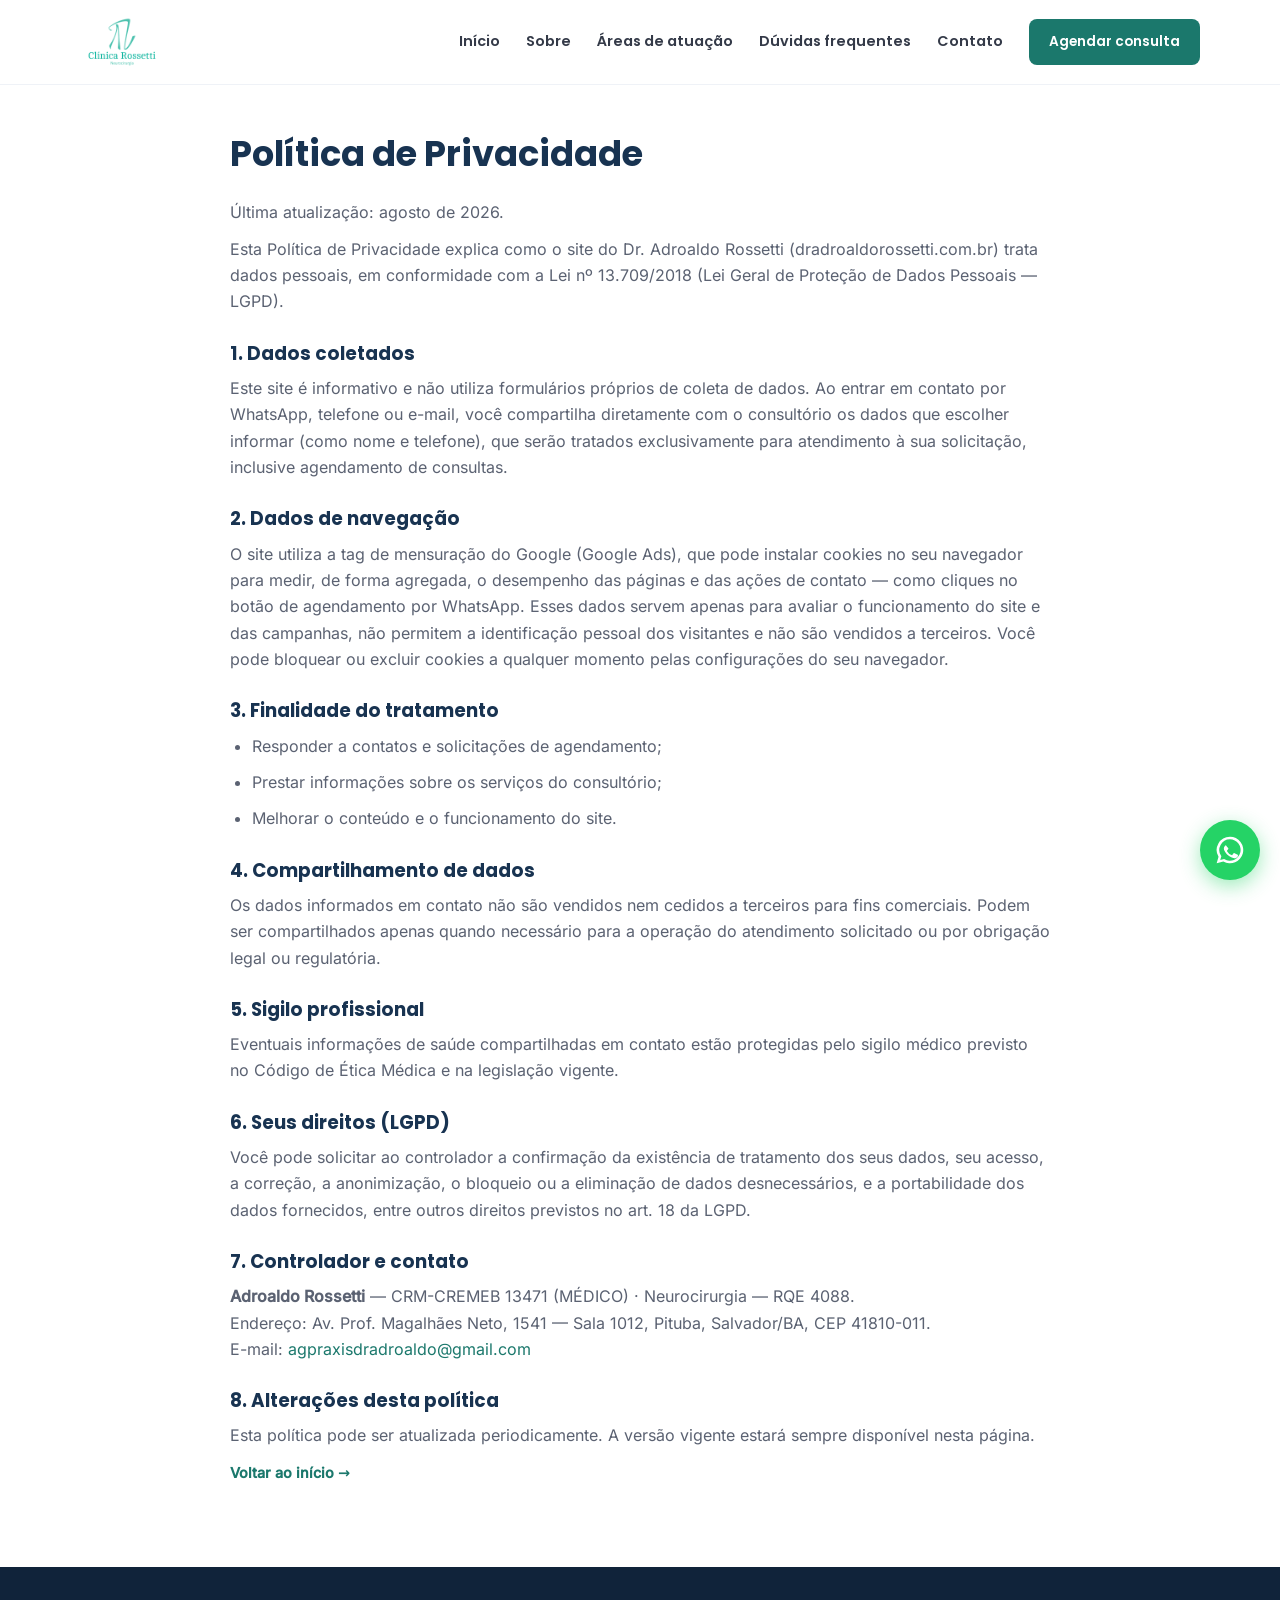
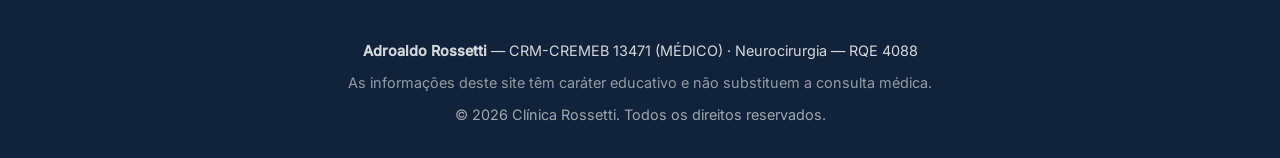
==== commit e040edfa: "feat: add Google Ads gtag + WhatsApp click conversion" ====
--- a/politica-de-privacidade/index.html
+++ b/politica-de-privacidade/index.html
@@ -8,6 +8,16 @@
   <meta name="robots" content="noindex, follow">
   <link rel="canonical" href="https://dradroaldorossetti.com.br/politica-de-privacidade/">
   <meta name="theme-color" content="#183351">
+
+  <!-- Google tag (gtag.js) — Google Ads -->
+  <script async src="https://www.googletagmanager.com/gtag/js?id=AW-17400747212"></script>
+  <script>
+    window.dataLayer = window.dataLayer || [];
+    function gtag(){dataLayer.push(arguments);}
+    gtag('js', new Date());
+    gtag('config', 'AW-17400747212');
+  </script>
+
   <link rel="icon" href="/assets/img/favicon-48.png" sizes="48x48" type="image/png">
   <link rel="apple-touch-icon" href="/assets/img/apple-touch-icon.png">
   <link rel="preload" href="/assets/fonts/poppins-700.woff2" as="font" type="font/woff2" crossorigin>
@@ -46,7 +56,7 @@
       <p>Este site é informativo e não utiliza formulários próprios de coleta de dados. Ao entrar em contato por WhatsApp, telefone ou e-mail, você compartilha diretamente com o consultório os dados que escolher informar (como nome e telefone), que serão tratados exclusivamente para atendimento à sua solicitação, inclusive agendamento de consultas.</p>
 
       <h2>2. Dados de navegação</h2>
-      <p>O site pode utilizar ferramentas de análise de acesso que coletam dados de navegação de forma agregada e não identificável (como páginas visitadas e tempo de permanência). Esses dados são utilizados apenas para melhorar a experiência do site e não permitem a identificação pessoal dos visitantes.</p>
+      <p>O site utiliza a tag de mensuração do Google (Google Ads), que pode instalar cookies no seu navegador para medir, de forma agregada, o desempenho das páginas e das ações de contato — como cliques no botão de agendamento por WhatsApp. Esses dados servem apenas para avaliar o funcionamento do site e das campanhas, não permitem a identificação pessoal dos visitantes e não são vendidos a terceiros. Você pode bloquear ou excluir cookies a qualquer momento pelas configurações do seu navegador.</p>
 
       <h2>3. Finalidade do tratamento</h2>
       <ul>
